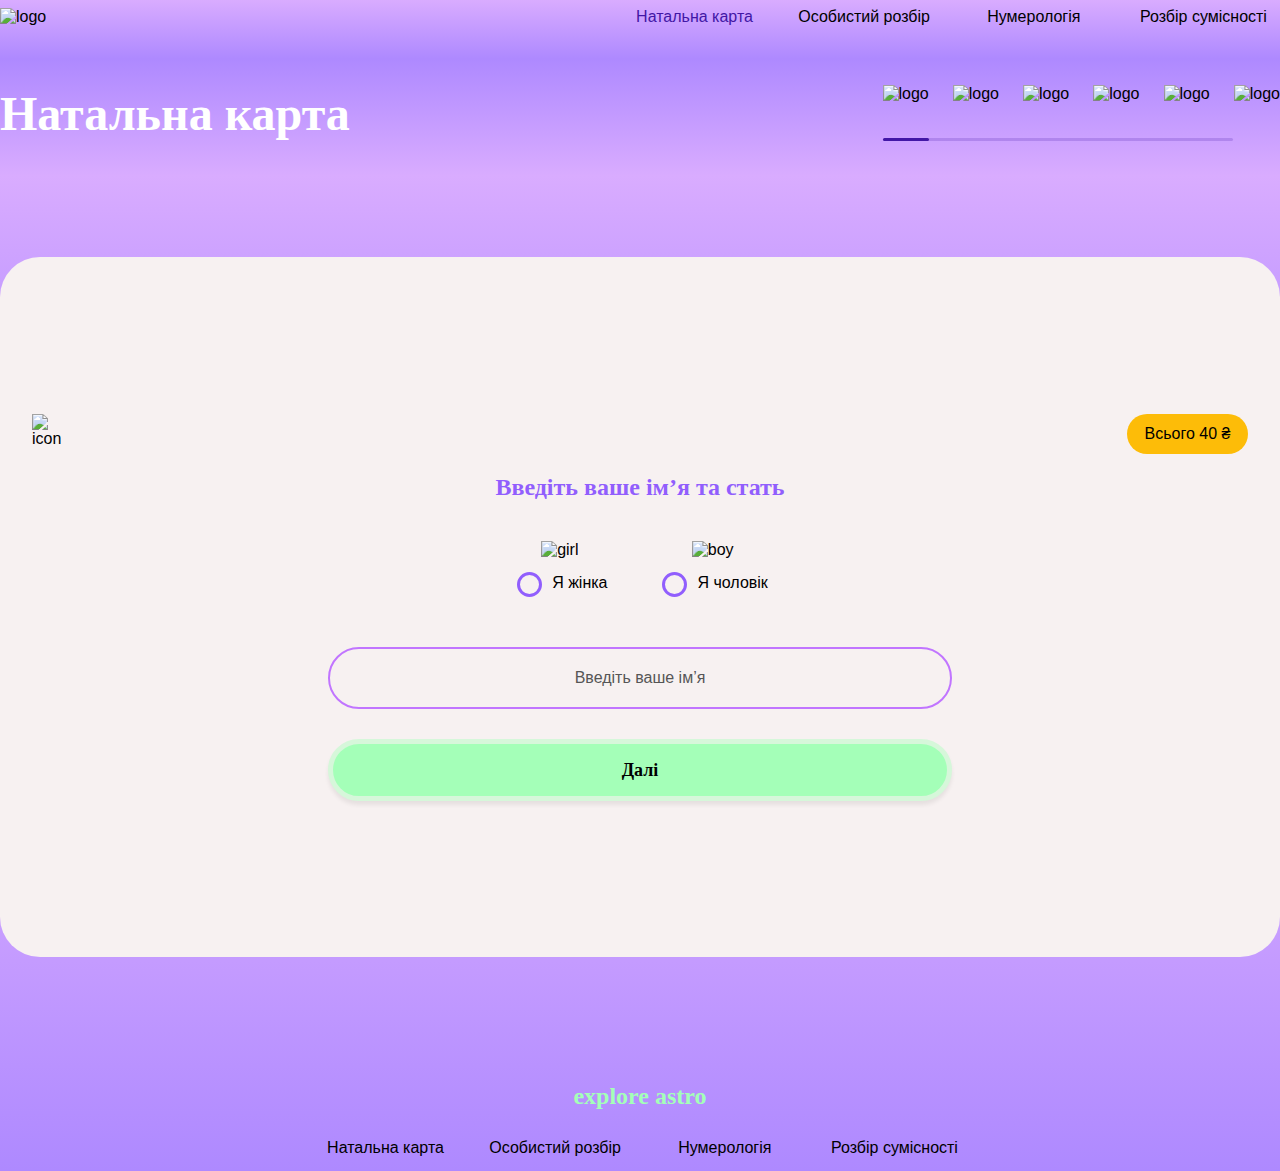
==== explore-astro/Frame1/Frame1.html @ f6ff2358 "Add files via upload" ====
<!DOCTYPE html>
<html lang="en">
<head>
    <meta charset="UTF-8">
    <meta name="viewport" content="width=device-width, initial-scale=1.0">
    <title>Frame1</title>
    <link rel="stylesheet" href="./Frame1.css">
</head>
<body>
    <div class="container">
        <header class="header">
            <div class="logo">
                <img src="./img/Frame 2497 (1).png" alt="logo">
            </div>
            <nav class="nav-buttons">
                <a href="#">Натальна карта</a>
                <a href="#">Особистий розбір</a>
                <a href="#">Нумерологія</a>
                <a href="#">Розбір сумісності</a>
            </nav>
        </header>

        <div class="containerlogo">
            <div class="section-header">
                <h2>Натальна карта</h2>
                <div class="thumbnails">
                    <img src="./imgframe/logo1.png" alt="logo" class="logo logo1 active">
                    <img src="./imgframe/logo2.png" alt="logo" class="logo logo2">
                    <img src="./imgframe/logo3.png" alt="logo" class="logo logo3">
                    <img src="./imgframe/logo4.png" alt="logo" class="logo logo4">
                    <img src="./imgframe/logo5.png" alt="logo" class="logo logo5">
                    <img src="./imgframe/logo6.png" alt="logo" class="logo logo6">
                    <div class="full-line"></div>
                    <div class="active-line"></div>
                </div>
            </div>
        </div>


        <div class="containercontentblock">
        <div class="content-block">
            <div class="inner-block">
                <img src="./imgframe/ic_round-play-arrow.png" alt="icon" class="inner-icon">
                <button class="action-button">Всього 40 ₴</button>
            </div>
            <div class="questionblock">
                <div class="yourename"><h2>Введіть ваше ім’я та стать</h2></div>
                <div class="containeroption">
                    <div class="option">
                        <img src="./imgframe/sticker-girl.png" alt="girl">
                        <div class="radio-group">
                            <input type="radio" id="female" name="gender" value="female">
                            <label for="female">Я жінка</label>
                        </div>
                    </div>
                    <div class="option">
                        <img src="./imgframe/sticker-boy.png" alt="boy">
                        <div class="radio-group">
                            <input type="radio" id="male" name="gender" value="male">
                            <label for="male">Я чоловік</label>
                        </div>
                    </div>
                    <input type="text" class="input-field" placeholder="Введіть ваше ім’я">
                    <button type="button" class="bigbutton">Далі</button>
                </div>
            </div>
        </div>
        </div>
        



        <div class="footer">
            
            <div class="containercenter">
            <div class="footertittle">
                <h2>explore astro</h2>
            </div>

            <nav class="nav-buttons-footer">
                <a href="#">Натальна карта</a>
                <a href="#">Особистий розбір</a>
                <a href="#">Нумерологія</a>
                <a href="#">Розбір сумісності</a>
            </nav>
            </div>
        </div>
    </div>
    <script src="./Frame1.js"></script>
</body>
</html>
---- explore-astro/Frame1/Frame1.css ----
@font-face {
    font-family: 'Mak';
    src: url('./fonts/MAK.woff') format('woff');
    font-weight: 400;
    font-style: normal;
}

@font-face {
    font-family: 'Mak-Bold';
    src: url('./fonts/MAK-bold.woff') format('woff');
    font-weight: 700;
    font-style: normal;
}

body {
    min-height: 100vh;
    display: flex;
    flex-direction: column;
    margin: 0;
    padding: 0;
    font-family: Helvetica, sans-serif;
}

.container {
    width: 100%;
    margin: 0;
}

.header {
    width: 1280px;
    display: flex;
    justify-content: space-between;
    align-items: center;
    margin: 0 auto;
}

.logo {
    margin-right: auto;
}

.nav-buttons {
    width: 662px;
    display: flex;
    justify-content: space-between;
}

.nav-buttons a {
    text-decoration: none;
    color: #000000;
    font-family: Helvetica, sans-serif;
    width: 137px;
    padding: 8px;
    font-size: 16px;
    font-weight: 400;
    line-height: 18.4px;
    text-align: center;
    border-radius: 13px;
}

.nav-buttons a:hover {
    background-color: #FFFFFF33; 
}

.nav-buttons a:active {
    background-color: #A4FFB866; 
}

.nav-buttons a:first-child{
    color: #4217A6;
}

.containerlogo {
    display: flex;
    justify-content: center;
}

.section-header {
    width: 1280px;
    height: 58px;
    margin-top: 50px; 
    display: flex;
    align-items: center;
    justify-content: space-between;
    position: relative;
}

.section-header h2 {
    font-family: 'Mak';
    font-size: 48px;
    font-weight: 700;
    line-height: 57.6px;
    text-align: left;
    color:#ffffff;
    margin: 0;
}

.thumbnails {
    display: flex;
    gap: 24px;
    position: relative;
    padding-bottom: 16px;
}

.thumbnails img {
    height: 40px; 
    width: auto;
    cursor: pointer;
}

.full-line {
    position: absolute;
    bottom: 0;
    left: 0;
    height: 3px;
    width: 350px;
    background-color: #4217A633;
    border-radius: 4px;
}

.active-line {
    position: absolute;
    bottom: 0;
    height: 3px;
    background-color: #4217A6;
    border-radius: 4px;
    transition: width 0.3s ease, left 0.3s ease;
    width: 0;
    left: 0;
}


/* Основний контейнер сторінки */
.containercontentblock {
    display: flex;
    justify-content: center;
    align-items: center;
    height: 100vh; /* Займає всю висоту екрана */
}

/* Загальний блок */
.content-block {
    width: 1280px;
    height: 700px;
    background-color: #F7F1F1;
    border-radius: 40px;
    margin-top: 30px;
    display: flex;
    flex-direction: column; /* Внутрішній контент розміщується вертикально */
    justify-content: center;
    align-items: center;
    gap: 20px; /* Відступ між елементами всередині */
}

/* Внутрішній блок */
.inner-block {
    width: 1216px;
    height: 40px;
    display: flex;
    align-items: center;
    justify-content: space-between; /* Іконка зліва, кнопка справа */
}

/* Іконка */
.inner-icon {
    width: 40px;
    height: 40px;
    margin-left: 0; /* Притискання до лівого краю */
}

/* Кнопка */
.action-button {
    width: 121px;
    height: 40px;
    padding: 10px 16px;
    border-radius: 33px;
    background-color: #FDBC08;
    border: none;
    color: #000000;
    font-family: Helvetica, sans-serif;
    font-size: 16px;
    font-weight: 400;
    line-height: 18.4px;
    cursor: pointer;
    margin-right: 0;
    text-align: center;
}

/* Блок питання */
.questionblock {
    width: 624px;
    display: flex;
    flex-direction: column;
    align-items: center;
    justify-content: center;
    gap: 20px; /* Відступ між елементами всередині */
    box-sizing: border-box;
}

.yourename {
    width: 100%;
    text-align: center;
}

.yourename h2 {
    font-family: 'Mak';
    font-size: 24px;
    font-weight: 700;
    color: #915EFD;
    margin: 0;
    padding-bottom: 20px;
}

/* Контейнер з варіантами */
.containeroption {
    display: flex;
    justify-content: center;
    gap: 50px;
    flex-wrap: wrap; /* Елементи будуть переноситися, якщо не вистачає місця */
}

.option {
    display: flex;
    flex-direction: column;
    align-items: center;
}

/* Радіо-кнопки */
.radio-group {
    display: flex;
    align-items: center;
    margin-top: 10px;
}

input[type="radio"] {
    appearance: none;
    width: 25px;
    height: 25px;
    border: 3.5px solid #915EFD;
    border-radius: 50%;
    margin-right: 10px;
    position: relative;
    cursor: pointer;
}

input[type="radio"]:checked::before {
    content: '';
    width: 14px;
    height: 14px;
    background-color: #000E3F;
    border-radius: 50%;
    position: absolute;
    top: 50%;
    left: 50%;
    transform: translate(-50%, -50%);
}

label {
    font-size: 16px;
    cursor: pointer;
}

/* Поле введення */
.input-field {
    width: 624px;
    height: 62px;
    padding: 20px;
    border-radius: 34px;
    border: 2px solid #C175FF;
    font-size: 16px;
    color: #565656;
    text-align: center;
    box-sizing: border-box;
    outline: none;
    background: none;
}

.input-field::placeholder {
    color: #565656;
    text-align: center;
}

.input-field:hover {
    border-color: #000E3F; 
}


.bigbutton{
    width: 624px;
    height: 62px;
    padding: 16px;
    border-radius: 34px;
    box-sizing: border-box;
    outline: none;
    background: #A4FFB8;
    border: 5px solid #d6f7da;
    box-shadow: 0px 4px 4px 0px #00000012;
    opacity: 1;
    transition: background-color 0.3s, border-color 0.3s;
    color: #000000;
    text-align: center;
    font-family: Inter;
    font-size: 18px;
    font-weight: 600;
    line-height: 21.78px;
    cursor: pointer;
    margin-top: -20px;
}

.bigbutton:hover {
    border-color: #FFFFFF; 
}

.bigbutton:active {
    background-color: #3AFF65; 
    border-color: #ffffff; 
}




.footer {
    display: flex;
    flex-wrap: wrap; 
    justify-content: center;
    width: 100%;
    align-items: center;
    margin-top: 20px;
    margin-bottom: 30px;
}

.containercenter {
    width: 662px;
    height: 79px;
}

.footertittle {
    text-align: center;
}

.footertittle h2 {
    font-family: 'Mak';
    font-size: 24px;
    font-weight: 700;
    line-height: 28.8px;
    color: #A4FFB8;
}

.nav-buttons-footer {
    height: 34px;
    display: flex;
    justify-content: space-between;
    margin-top: 20px;
}

.nav-buttons-footer a {
    width: 137px;
    padding: 8px;
    text-decoration: none;
    color: #000000;
    font-family: Helvetica, sans-serif;
    font-weight: 400;
    font-size: 16px;
    line-height: 18.4px;
    text-align: center;
    border-radius: 13px;
}

.nav-buttons-footer a:hover {
    background-color: #FFFFFF33; 
}

.nav-buttons-footer a:active {
    background-color: #A4FFB866; 
}
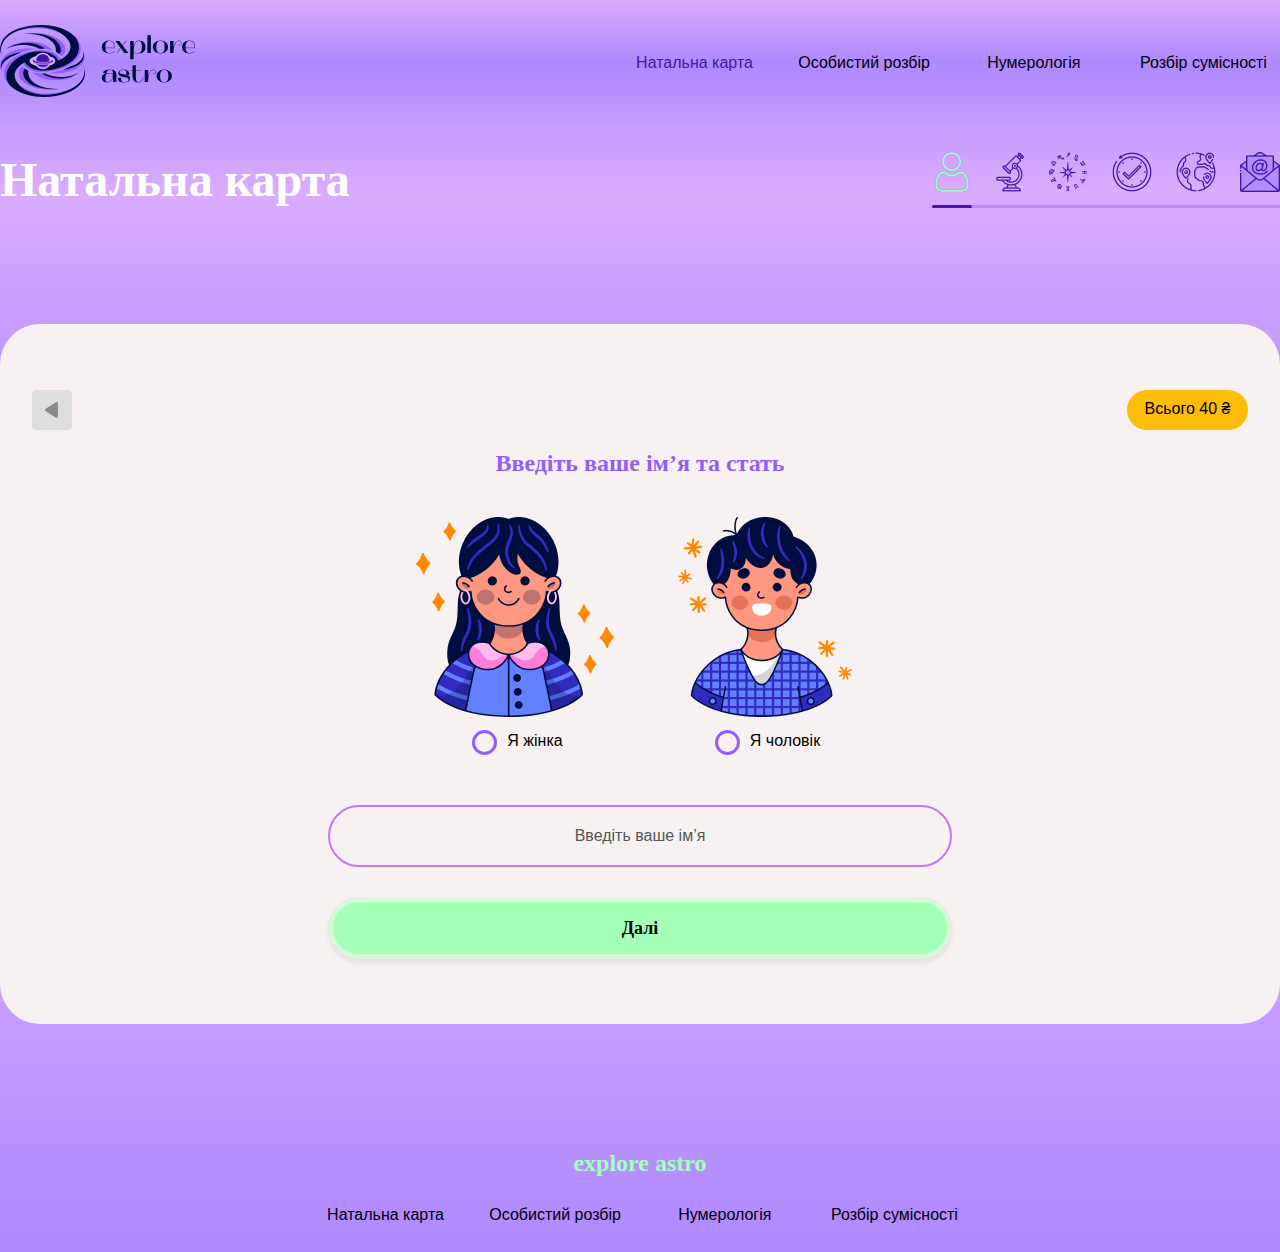
==== commit ed6a0571: "Update Frame1.html" ====
--- a/explore-astro/Frame1/Frame1.html
+++ b/explore-astro/Frame1/Frame1.html
@@ -24,12 +24,12 @@
             <div class="section-header">
                 <h2>Натальна карта</h2>
                 <div class="thumbnails">
-                    <img src="./imgframe/logo1.png" alt="logo" class="logo logo1 active">
-                    <img src="./imgframe/logo2.png" alt="logo" class="logo logo2">
-                    <img src="./imgframe/logo3.png" alt="logo" class="logo logo3">
-                    <img src="./imgframe/logo4.png" alt="logo" class="logo logo4">
-                    <img src="./imgframe/logo5.png" alt="logo" class="logo logo5">
-                    <img src="./imgframe/logo6.png" alt="logo" class="logo logo6">
+                    <img src="./img/logo1.png" alt="logo" class="logo logo1 active">
+                    <img src="./img/logo2.png" alt="logo" class="logo logo2">
+                    <img src="./img/logo3.png" alt="logo" class="logo logo3">
+                    <img src="./img/logo4.png" alt="logo" class="logo logo4">
+                    <img src="./img/logo5.png" alt="logo" class="logo logo5">
+                    <img src="./img/logo6.png" alt="logo" class="logo logo6">
                     <div class="full-line"></div>
                     <div class="active-line"></div>
                 </div>
@@ -40,21 +40,21 @@
         <div class="containercontentblock">
         <div class="content-block">
             <div class="inner-block">
-                <img src="./imgframe/ic_round-play-arrow.png" alt="icon" class="inner-icon">
+                <img src="./img/ic_round-play-arrow.png" alt="icon" class="inner-icon">
                 <button class="action-button">Всього 40 ₴</button>
             </div>
             <div class="questionblock">
                 <div class="yourename"><h2>Введіть ваше ім’я та стать</h2></div>
                 <div class="containeroption">
                     <div class="option">
-                        <img src="./imgframe/sticker-girl.png" alt="girl">
+                        <img src="./img/sticker-girl.png" alt="girl">
                         <div class="radio-group">
                             <input type="radio" id="female" name="gender" value="female">
                             <label for="female">Я жінка</label>
                         </div>
                     </div>
                     <div class="option">
-                        <img src="./imgframe/sticker-boy.png" alt="boy">
+                        <img src="./img/sticker-boy.png" alt="boy">
                         <div class="radio-group">
                             <input type="radio" id="male" name="gender" value="male">
                             <label for="male">Я чоловік</label>
@@ -67,15 +67,11 @@
         </div>
         </div>
         
-
-
-
         <div class="footer">
-            
             <div class="containercenter">
-            <div class="footertittle">
-                <h2>explore astro</h2>
-            </div>
+                <div class="footertittle">
+                    <h2>explore astro</h2>
+                </div>
 
             <nav class="nav-buttons-footer">
                 <a href="#">Натальна карта</a>
@@ -88,4 +84,4 @@
     </div>
     <script src="./Frame1.js"></script>
 </body>
-</html>+</html>
--- a/explore-astro/Frame1/Frame1.css
+++ b/explore-astro/Frame1/Frame1.css
@@ -13,25 +13,30 @@
 }
 
 body {
-    min-height: 100vh;
-    display: flex;
-    flex-direction: column;
     margin: 0;
     padding: 0;
     font-family: Helvetica, sans-serif;
-}
-
+    min-height: 100vh; /* Сторінка займає всю висоту екрана */
+    display: flex;
+    flex-direction: column;
+}
+
+/* Оновлений стиль для container */
 .container {
     width: 100%;
     margin: 0;
-}
-
+    padding: 0; /* Додаємо паддінг по боках */
+    flex-grow: 1; /* Забезпечує, що головний контент займатиме весь доступний простір */
+}
+
+/* Оновлений стиль для header */
 .header {
-    width: 1280px;
+    width: 100%;
+    max-width: 1280px; /* Максимальна ширина для header */
     display: flex;
     justify-content: space-between;
     align-items: center;
-    margin: 0 auto;
+    margin: 25px auto 0; /* Відступ зверху 20px */
 }
 
 .logo {
@@ -320,17 +325,16 @@
 
 .footer {
     display: flex;
-    flex-wrap: wrap; 
+    flex-wrap: wrap;
     justify-content: center;
     width: 100%;
     align-items: center;
-    margin-top: 20px;
-    margin-bottom: 30px;
 }
 
 .containercenter {
     width: 662px;
     height: 79px;
+    padding-top: 20px;
 }
 
 .footertittle {
@@ -349,7 +353,7 @@
     height: 34px;
     display: flex;
     justify-content: space-between;
-    margin-top: 20px;
+    padding-bottom: 20px;
 }
 
 .nav-buttons-footer a {
